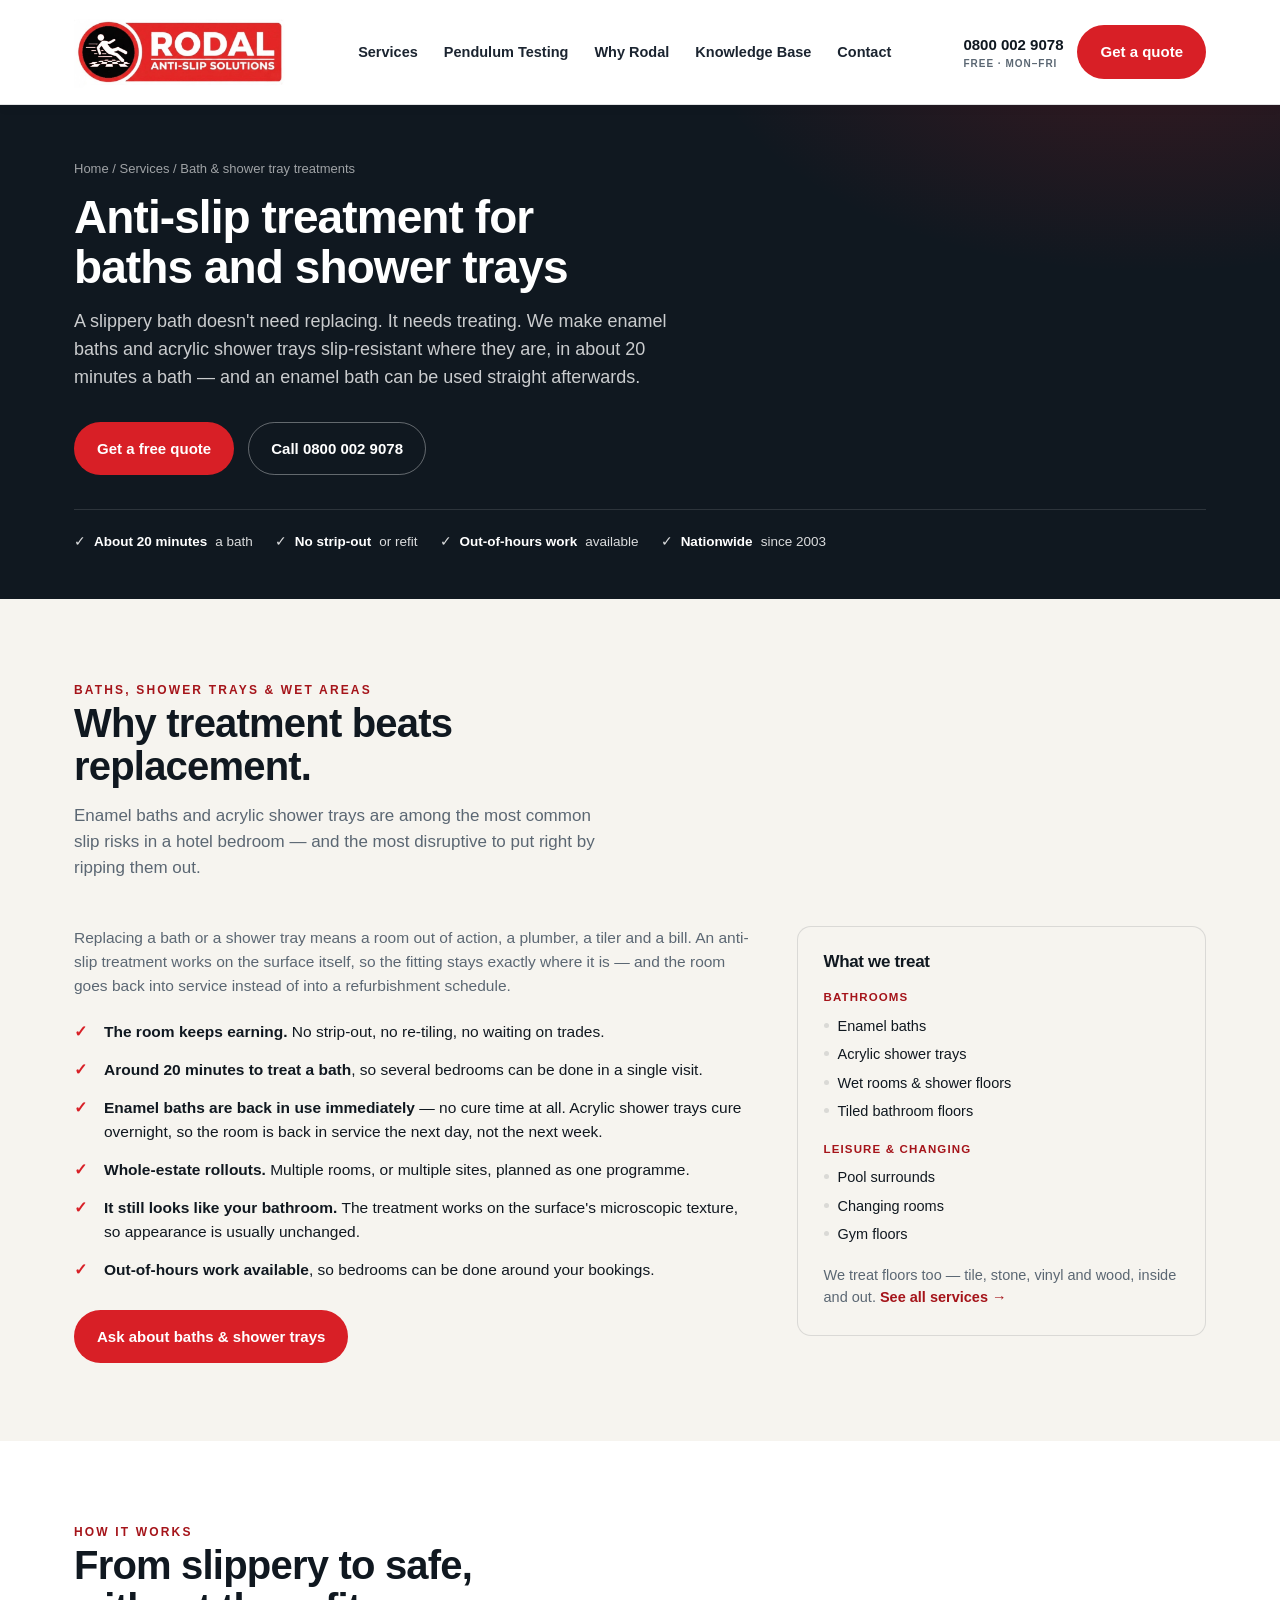
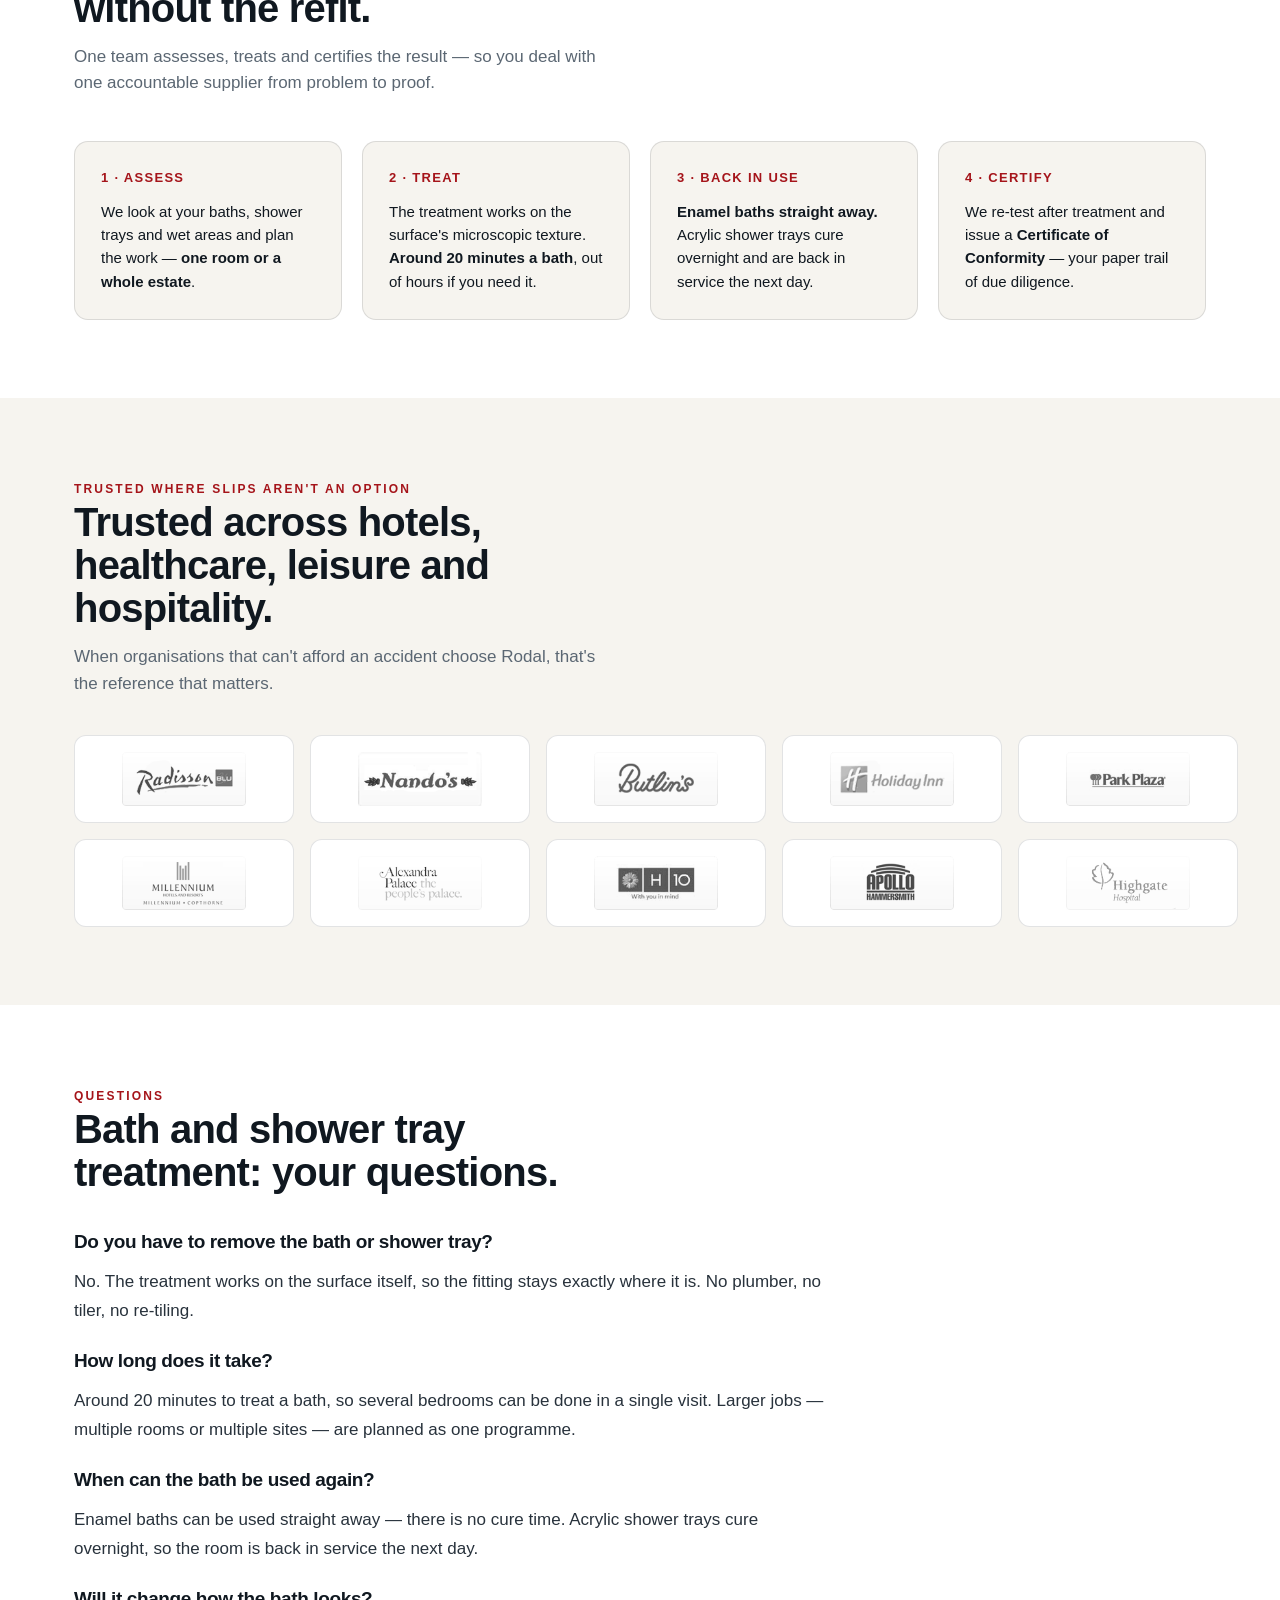
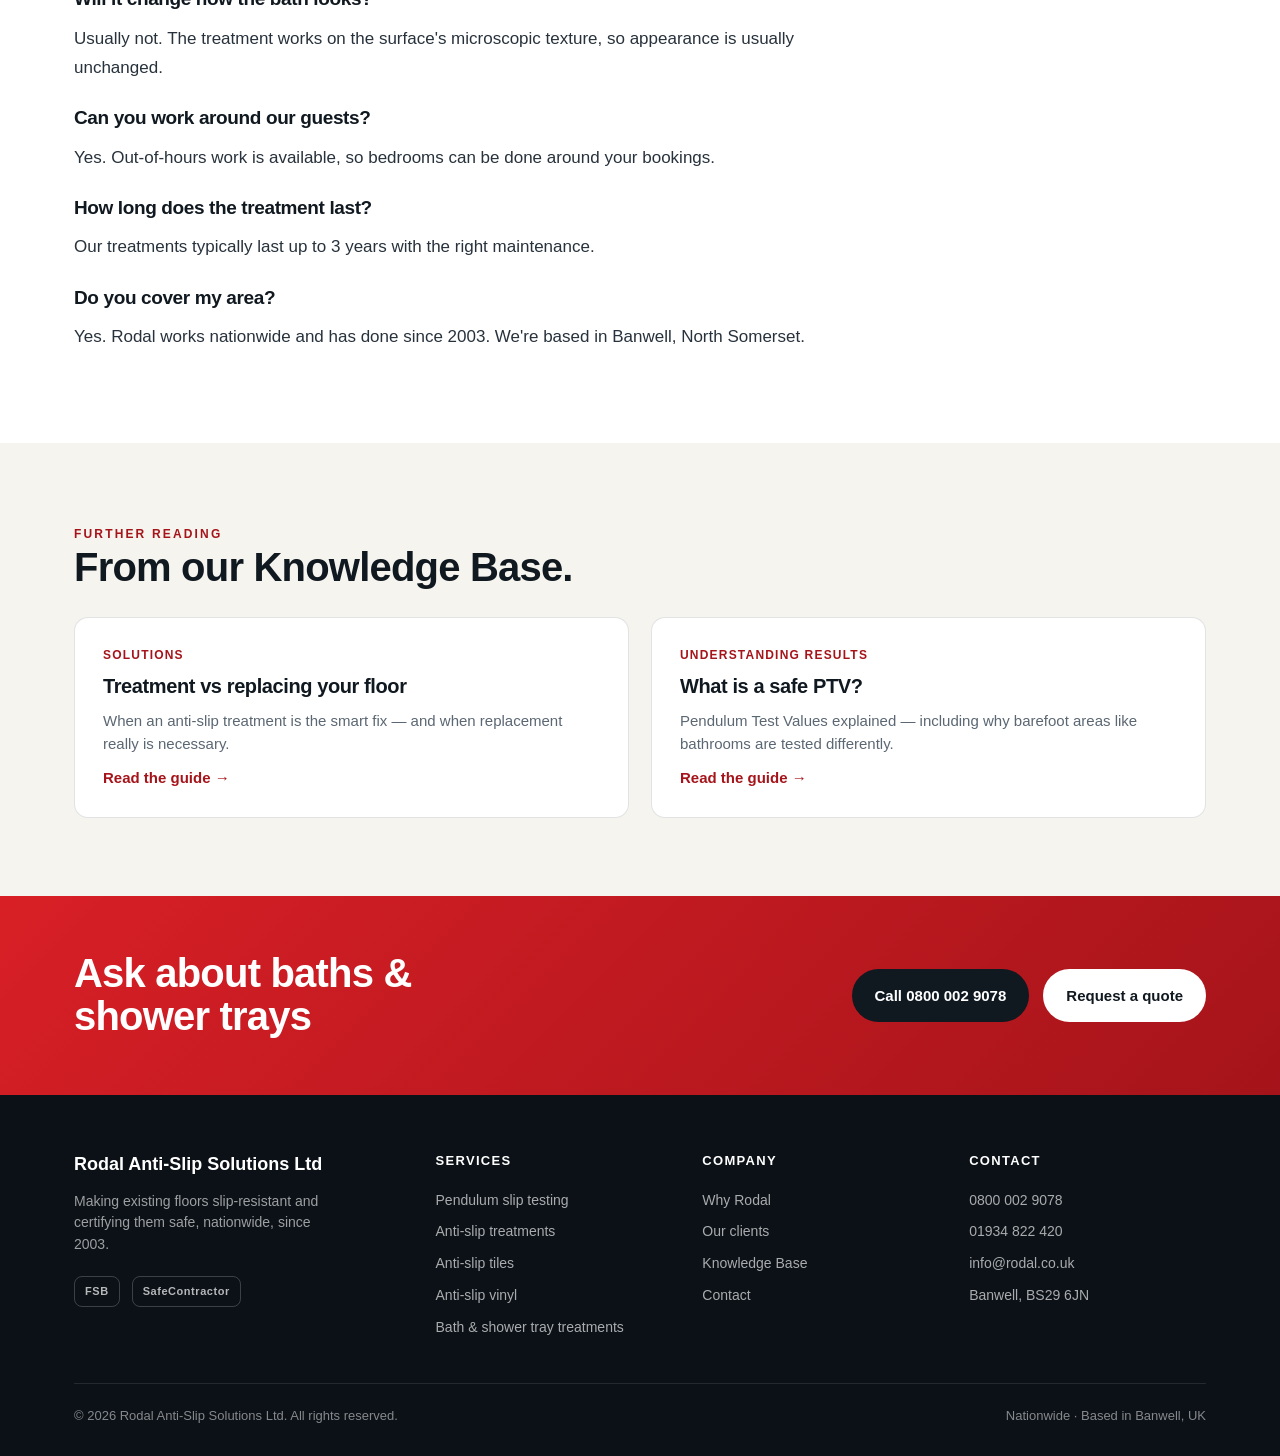
==== anti-slip-bath-treatments.html @ b0ca8310 "Add a bath & shower tray treatments page, and link the guides from the home page New page anti-slip-" ====
<!DOCTYPE html>
<html lang="en">
<head>
<!-- Google tag (gtag.js) -->
<script async src="https://www.googletagmanager.com/gtag/js?id=G-7B5XFCHS1D"></script>
<script>
  window.dataLayer = window.dataLayer || [];
  function gtag(){dataLayer.push(arguments);}
  gtag('js', new Date());

  gtag('config', 'G-7B5XFCHS1D');
</script>
<meta charset="UTF-8" />
<meta name="viewport" content="width=device-width, initial-scale=1" />
<title>Anti-slip bath &amp; shower tray treatment | Rodal</title>
<meta name="description" content="Enamel baths and acrylic shower trays made slip-resistant in place, in about 20 minutes a bath. No replacement, no refit. Nationwide since 2003." />
<link rel="icon" href="/favicon.ico" sizes="any">
<link rel="icon" type="image/png" href="/favicon-32.png" sizes="32x32">
<link rel="apple-touch-icon" href="/apple-touch-icon.png">
<link rel="canonical" href="https://www.rodal.co.uk/anti-slip-bath-treatments.html">
<script type="application/ld+json">
{
  "@context": "https://schema.org",
  "@type": "Service",
  "name": "Anti-slip bath and shower tray treatment",
  "serviceType": "Anti-slip treatment",
  "description": "Enamel baths and acrylic shower trays made slip-resistant in place, in about 20 minutes a bath. No replacement, no refit.",
  "url": "https://www.rodal.co.uk/anti-slip-bath-treatments.html",
  "areaServed": { "@type": "Country", "name": "United Kingdom" },
  "provider": {
    "@type": "LocalBusiness",
    "name": "Rodal Anti-Slip Solutions Ltd",
    "url": "https://www.rodal.co.uk/",
    "telephone": "+448000029078"
  }
}
</script>
<link rel="stylesheet" href="styles.css" />
</head>
<body>

<header>
  <div class="wrap nav">
    <a class="brand" href="index.html">
      <img src="assets/rodal-logo.png" alt="Rodal Anti-Slip Solutions" width="212" height="72" />
    </a>
    <nav class="nav-links" id="menu">
      <a href="index.html#services">Services</a>
      <a href="index.html#testing">Pendulum Testing</a>
      <a href="index.html#why">Why Rodal</a>
      <a href="knowledge.html">Knowledge Base</a>
      <a href="index.html#contact">Contact</a>
    </nav>
    <div class="nav-cta">
      <a class="nav-phone" href="tel:08000029078">0800 002 9078<small>Free · Mon–Fri</small></a>
      <a class="btn btn-primary" href="index.html#contact">Get a quote</a>
      <button class="burger" onclick="document.getElementById('menu').classList.toggle('open')">☰</button>
    </div>
  </div>
</header>

<section class="page-hero">
  <div class="wrap">
    <div class="breadcrumb"><a href="index.html">Home</a> / <a href="index.html#services">Services</a> / Bath &amp; shower tray treatments</div>
    <h1>Anti-slip treatment for baths and shower trays</h1>
    <p class="sub">A slippery bath doesn't need replacing. It needs treating. We make enamel baths and acrylic shower trays slip-resistant where they are, in about 20 minutes a bath — and an enamel bath can be used straight afterwards.</p>
    <div class="hero-cta">
      <a class="btn btn-primary" href="index.html#contact">Get a free quote</a>
      <a class="btn btn-ghost" href="tel:08000029078">Call 0800 002 9078</a>
    </div>
    <div class="ticks">
      <span class="tick">✓ <b>About 20 minutes</b> a bath</span>
      <span class="tick">✓ <b>No strip-out</b> or refit</span>
      <span class="tick">✓ <b>Out-of-hours work</b> available</span>
      <span class="tick">✓ <b>Nationwide</b> since 2003</span>
    </div>
  </div>
</section>

<!-- WHY TREAT, NOT REPLACE -->
<section>
  <div class="wrap">
    <div class="sec-head">
      <span class="eyebrow">Baths, shower trays &amp; wet areas</span>
      <h2>Why treatment beats replacement.</h2>
      <p>Enamel baths and acrylic shower trays are among the most common slip risks in a hotel bedroom — and the most disruptive to put right by ripping them out.</p>
    </div>
    <div class="bath-grid">
      <div class="bath-main">
        <p>Replacing a bath or a shower tray means a room out of action, a plumber, a tiler and a bill. An anti-slip treatment works on the surface itself, so the fitting stays exactly where it is — and the room goes back into service instead of into a refurbishment schedule.</p>
        <ul class="bath-list">
          <li><b>The room keeps earning.</b> No strip-out, no re-tiling, no waiting on trades.</li>
          <li><b>Around 20 minutes to treat a bath</b>, so several bedrooms can be done in a single visit.</li>
          <li><b>Enamel baths are back in use immediately</b> — no cure time at all. Acrylic shower trays cure overnight, so the room is back in service the next day, not the next week.</li>
          <li><b>Whole-estate rollouts.</b> Multiple rooms, or multiple sites, planned as one programme.</li>
          <li><b>It still looks like your bathroom.</b> The treatment works on the surface's microscopic texture, so appearance is usually unchanged.</li>
          <li><b>Out-of-hours work available</b>, so bedrooms can be done around your bookings.</li>
        </ul>
        <a class="btn btn-primary" href="index.html#contact">Ask about baths &amp; shower trays</a>
      </div>
      <aside class="treat-list">
        <h3>What we treat</h3>
        <div class="tl-group">
          <span class="tl-head">Bathrooms</span>
          <ul>
            <li>Enamel baths</li>
            <li>Acrylic shower trays</li>
            <li>Wet rooms &amp; shower floors</li>
            <li>Tiled bathroom floors</li>
          </ul>
        </div>
        <div class="tl-group">
          <span class="tl-head">Leisure &amp; changing</span>
          <ul>
            <li>Pool surrounds</li>
            <li>Changing rooms</li>
            <li>Gym floors</li>
          </ul>
        </div>
        <p style="margin-top:18px;font-size:14.5px;color:var(--muted)">We treat floors too — tile, stone, vinyl and wood, inside and out. <a href="index.html#services" style="color:var(--accent-deep);font-weight:800">See all services →</a></p>
      </aside>
    </div>
  </div>
</section>

<!-- HOW IT WORKS -->
<section class="why">
  <div class="wrap">
    <div class="sec-head">
      <span class="eyebrow">How it works</span>
      <h2>From slippery to safe, without the refit.</h2>
      <p>One team assesses, treats and certifies the result — so you deal with one accountable supplier from problem to proof.</p>
    </div>
    <div class="why-grid">
      <div class="why-item"><div class="k">1 · Assess</div><p>We look at your baths, shower trays and wet areas and plan the work — <b>one room or a whole estate</b>.</p></div>
      <div class="why-item"><div class="k">2 · Treat</div><p>The treatment works on the surface's microscopic texture. <b>Around 20 minutes a bath</b>, out of hours if you need it.</p></div>
      <div class="why-item"><div class="k">3 · Back in use</div><p><b>Enamel baths straight away.</b> Acrylic shower trays cure overnight and are back in service the next day.</p></div>
      <div class="why-item"><div class="k">4 · Certify</div><p>We re-test after treatment and issue a <b>Certificate of Conformity</b> — your paper trail of due diligence.</p></div>
    </div>
  </div>
</section>

<!-- CLIENTS -->
<section id="clients">
  <div class="wrap">
    <div class="sec-head">
      <span class="eyebrow">Trusted where slips aren't an option</span>
      <h2>Trusted across hotels, healthcare, leisure and hospitality.</h2>
      <p>When organisations that can't afford an accident choose Rodal, that's the reference that matters.</p>
    </div>
    <div class="clients-grid">
      <div class="client"><img src="assets/logos/radisson.png" alt="Radisson" /></div>
      <div class="client"><img src="assets/logos/nandos.png" alt="Nando's" /></div>
      <div class="client"><img src="assets/logos/butlins.png" alt="Butlin's" /></div>
      <div class="client"><img src="assets/logos/holiday.png" alt="Holiday Inn" /></div>
      <div class="client"><img src="assets/logos/parkplaza.png" alt="Park Plaza" /></div>
      <div class="client"><img src="assets/logos/millenium.png" alt="Millennium Hotels" /></div>
      <div class="client"><img src="assets/logos/alexandra.png" alt="Alexandra Hotels" /></div>
      <div class="client"><img src="assets/logos/h10.png" alt="H10 Hotels" /></div>
      <div class="client"><img src="assets/logos/apollo.png" alt="Apollo" /></div>
      <div class="client"><img src="assets/logos/highgate.png" alt="Highgate" /></div>
    </div>
  </div>
</section>

<!-- FAQ -->
<section class="why">
  <div class="wrap">
    <div class="sec-head">
      <span class="eyebrow">Questions</span>
      <h2>Bath and shower tray treatment: your questions.</h2>
    </div>
    <div class="article" style="margin:0;padding:12px 0 0">
      <h3>Do you have to remove the bath or shower tray?</h3>
      <p>No. The treatment works on the surface itself, so the fitting stays exactly where it is. No plumber, no tiler, no re-tiling.</p>
      <h3>How long does it take?</h3>
      <p>Around 20 minutes to treat a bath, so several bedrooms can be done in a single visit. Larger jobs — multiple rooms or multiple sites — are planned as one programme.</p>
      <h3>When can the bath be used again?</h3>
      <p>Enamel baths can be used straight away — there is no cure time. Acrylic shower trays cure overnight, so the room is back in service the next day.</p>
      <h3>Will it change how the bath looks?</h3>
      <p>Usually not. The treatment works on the surface's microscopic texture, so appearance is usually unchanged.</p>
      <h3>Can you work around our guests?</h3>
      <p>Yes. Out-of-hours work is available, so bedrooms can be done around your bookings.</p>
      <h3>How long does the treatment last?</h3>
      <p>Our treatments typically last up to 3 years with the right maintenance.</p>
      <h3>Do you cover my area?</h3>
      <p>Yes. Rodal works nationwide and has done since 2003. We're based in Banwell, North Somerset.</p>
    </div>
  </div>
</section>

<!-- FURTHER READING -->
<section>
  <div class="wrap">
    <div class="sec-head" style="margin-bottom:28px">
      <span class="eyebrow">Further reading</span>
      <h2>From our Knowledge Base.</h2>
    </div>
    <div class="kb-grid">

      <a class="kb-card" href="anti-slip-treatment-vs-replacing-your-floor.html">
        <span class="k">Solutions</span>
        <h3>Treatment vs replacing your floor</h3>
        <p>When an anti-slip treatment is the smart fix — and when replacement really is necessary.</p>
        <span class="rlink">Read the guide →</span>
      </a>

      <a class="kb-card" href="what-is-a-safe-ptv.html">
        <span class="k">Understanding results</span>
        <h3>What is a safe PTV?</h3>
        <p>Pendulum Test Values explained — including why barefoot areas like bathrooms are tested differently.</p>
        <span class="rlink">Read the guide →</span>
      </a>

    </div>
  </div>
</section>

<section class="cta-band" style="padding:56px 0">
  <div class="wrap">
    <h2>Ask about baths &amp; shower trays</h2>
    <div class="btns">
      <a class="btn btn-dark" href="tel:08000029078">Call 0800 002 9078</a>
      <a class="btn" style="background:#fff;color:var(--ink)" href="index.html#contact">Request a quote</a>
    </div>
  </div>
</section>

<footer>
  <div class="wrap">
    <div class="foot">
      <div class="foot-brand">
        <b>Rodal Anti-Slip Solutions Ltd</b>
        <p>Making existing floors slip-resistant and certifying them safe, nationwide, since 2003.</p>
        <div class="accred"><span>FSB</span><span>SafeContractor</span></div>
      </div>
      <div>
        <h4>Services</h4>
        <a href="index.html#testing">Pendulum slip testing</a>
        <a href="index.html#services">Anti-slip treatments</a>
        <a href="index.html#services">Anti-slip tiles</a>
        <a href="index.html#services">Anti-slip vinyl</a>
        <a href="anti-slip-bath-treatments.html">Bath &amp; shower tray treatments</a>
      </div>
      <div>
        <h4>Company</h4>
        <a href="index.html#why">Why Rodal</a>
        <a href="index.html#clients">Our clients</a>
        <a href="knowledge.html">Knowledge Base</a>
        <a href="index.html#contact">Contact</a>
      </div>
      <div>
        <h4>Contact</h4>
        <a href="tel:08000029078">0800 002 9078</a>
        <a href="tel:01934822420">01934 822 420</a>
        <a href="mailto:info@rodal.co.uk">info@rodal.co.uk</a>
        <a>Banwell, BS29 6JN</a>
      </div>
    </div>
    <div class="foot-bottom">
      <span>© 2026 Rodal Anti-Slip Solutions Ltd. All rights reserved.</span>
      <span>Nationwide · Based in Banwell, UK</span>
    </div>
  </div>
</footer>

</body>
</html>
---- styles.css ----
:root{
  --ink:#101820;
  --ink-2:#1b2430;
  --paper:#f6f4ef;
  --paper-2:#ffffff;
  --muted:#5b6773;
  --line:rgba(16,24,32,.12);
  --accent:#d81f26;      /* brand red */
  --accent-deep:#a5141a;
  --safe:#d81f26;        /* on-brand accent */
  --maxw:1180px;
  --r:14px;
}
*{box-sizing:border-box;margin:0;padding:0}
html{scroll-behavior:smooth}
body{
  font-family:-apple-system,BlinkMacSystemFont,"Segoe UI",Roboto,Helvetica,Arial,sans-serif;
  color:var(--ink);background:var(--paper);line-height:1.55;
  -webkit-font-smoothing:antialiased;
}
a{color:inherit;text-decoration:none}
.wrap{max-width:var(--maxw);margin:0 auto;padding:0 24px}
.eyebrow{font-size:12px;letter-spacing:.18em;text-transform:uppercase;font-weight:700;color:var(--accent-deep)}
h1,h2,h3{line-height:1.08;letter-spacing:-.02em;font-weight:800}
h1{font-size:clamp(34px,5.2vw,60px)}
h2{font-size:clamp(26px,3.6vw,40px)}
p{color:var(--ink)}
.lead{font-size:clamp(17px,2vw,20px);color:var(--muted);max-width:60ch}

/* buttons */
.btn{display:inline-flex;align-items:center;gap:.5em;padding:14px 22px;border-radius:999px;font-weight:700;font-size:15px;transition:.2s;border:1.5px solid transparent;cursor:pointer}
.btn-primary{background:var(--accent);color:#fff}
.btn-primary:hover{background:var(--accent-deep);transform:translateY(-1px)}
.btn-ghost{border-color:rgba(255,255,255,.35);color:#fff}
.btn-ghost:hover{background:rgba(255,255,255,.1)}
.btn-dark{background:var(--ink);color:#fff}
.btn-dark:hover{background:var(--ink-2);transform:translateY(-1px)}

/* header */
header{position:sticky;top:0;z-index:50;background:#fff;border-bottom:1px solid var(--line);box-shadow:0 1px 12px rgba(16,24,32,.06)}
.nav{display:flex;align-items:center;justify-content:space-between;gap:20px;height:104px}
.brand{display:flex;align-items:center;color:var(--ink)}
.brand img{height:72px;width:auto;display:block}
.nav-links{display:flex;align-items:center;gap:26px}
.nav-links a{color:var(--ink-2);font-size:14.5px;font-weight:600}
.nav-links a:hover{color:var(--accent)}
.nav-cta{display:flex;align-items:center;gap:14px}
.nav-phone{color:var(--ink);font-weight:800;font-size:15px;white-space:nowrap}
.nav-phone small{display:block;font-size:10px;color:var(--muted);font-weight:600;letter-spacing:.1em;text-transform:uppercase}
.burger{display:none;background:none;border:0;color:var(--ink);font-size:26px;line-height:1}

/* hero */
.hero{background:var(--ink);color:#fff;position:relative;overflow:hidden}
.hero:before{content:"";position:absolute;inset:0;background:
  radial-gradient(60% 80% at 85% -10%,rgba(216,31,38,.20),transparent 60%),
  radial-gradient(50% 60% at 0% 110%,rgba(216,31,38,.10),transparent 60%)}
.hero .wrap{position:relative;padding:70px 24px 80px;display:grid;grid-template-columns:1fr 1fr;gap:44px;align-items:center}
.hero h1{margin:16px 0 20px;max-width:15ch}
.hero .lead{color:rgba(255,255,255,.78)}
.hero-cta{display:flex;gap:14px;flex-wrap:wrap;margin-top:30px}
.ticks{display:flex;flex-wrap:wrap;gap:10px 22px;margin-top:34px;border-top:1px solid rgba(255,255,255,.12);padding-top:22px}
.tick{font-size:13.5px;color:rgba(255,255,255,.85);display:flex;align-items:center;gap:8px}
.tick b{color:#fff}
.tick svg{flex:none}
.hero-card{background:linear-gradient(160deg,#20303f,#151f29);border:1px solid rgba(255,255,255,.1);border-radius:18px;padding:5px;aspect-ratio:3/2;position:relative}
.hero-card img{width:100%;height:100%;border-radius:14px;object-fit:cover;display:block}
.ph{width:100%;height:100%;border-radius:14px;background:
   repeating-linear-gradient(45deg,rgba(255,255,255,.03) 0 12px,rgba(255,255,255,.06) 12px 24px);
   display:grid;place-items:center;text-align:center;color:rgba(255,255,255,.55);font-size:13px;padding:20px}
.hero-badge{position:absolute;bottom:22px;left:22px;background:var(--ink);color:#fff;border:1px solid rgba(255,255,255,.15);font-weight:800;font-size:13px;padding:9px 14px;border-radius:10px;box-shadow:0 10px 30px rgba(0,0,0,.35)}
.hero-badge small{display:block;font-weight:600;font-size:10.5px;opacity:.85;letter-spacing:.08em;text-transform:uppercase}

/* marquee */
.marquee{background:var(--ink-2);color:#fff;padding:16px 0;overflow:hidden;white-space:nowrap;border-top:1px solid rgba(255,255,255,.08)}
.marquee .track{display:inline-block;animation:scroll 34s linear infinite}
.marquee span{display:inline-block;padding:0 30px;font-weight:700;font-size:14px;letter-spacing:.04em;color:rgba(255,255,255,.7)}
.marquee span:before{content:"◆";color:var(--accent);margin-right:30px;font-size:8px;vertical-align:middle}
@keyframes scroll{from{transform:translateX(0)}to{transform:translateX(-50%)}}
.marquee img{height:40px;width:auto;margin:0 22px;background:#fff;border-radius:8px;padding:8px 14px;object-fit:contain;vertical-align:middle}

/* sections */
section{padding:78px 0}
.sec-head{max-width:60ch}
.sec-head .eyebrow{margin-bottom:12px}
.sec-head p{color:var(--muted);margin-top:14px;font-size:17px}

/* routes */
.routes{display:grid;grid-template-columns:repeat(3,1fr);gap:22px;margin-top:46px}
.route{background:var(--paper-2);border:1px solid var(--line);border-radius:var(--r);overflow:hidden;display:flex;flex-direction:column;transition:.2s}
.route:hover{transform:translateY(-4px);box-shadow:0 20px 44px rgba(16,24,32,.1)}
.route .rimg{aspect-ratio:16/10;background:linear-gradient(160deg,#e9e4d9,#d9d2c4);display:grid;place-items:center;color:#8a8172;font-size:12.5px;position:relative}
.route .tag{position:absolute;top:12px;left:12px;background:var(--ink);color:#fff;font-size:11px;font-weight:700;letter-spacing:.06em;text-transform:uppercase;padding:6px 10px;border-radius:8px}
.route .rbody{padding:24px;display:flex;flex-direction:column;gap:12px;flex:1}
/* cards carry no photo, so the tag sits inline at the top of the body */
.route .rbody .tag{position:static;align-self:flex-start;margin-bottom:2px}
.route h3{font-size:21px}
.route p{color:var(--muted);font-size:15px}
.route .rlink{margin-top:auto;font-weight:800;color:var(--accent-deep);font-size:15px}

/* risk band */
.risk{background:var(--ink);color:#fff}
.risk .wrap{display:grid;grid-template-columns:1fr 1fr;gap:56px;align-items:center}
.risk h2{margin-bottom:18px}
.risk p{color:rgba(255,255,255,.78)}
.stats{display:grid;grid-template-columns:1fr 1fr;gap:18px}
.stat{background:rgba(255,255,255,.05);border:1px solid rgba(255,255,255,.1);border-radius:14px;padding:24px}
.stat b{display:block;font-size:34px;font-weight:900;color:var(--accent);letter-spacing:-.02em}
.stat span{font-size:14px;color:rgba(255,255,255,.72)}

/* PTV / how */
.ptv{display:grid;grid-template-columns:1fr 1fr;gap:56px;align-items:center}
.ptv-table{width:100%;border-collapse:collapse;margin-top:8px;background:var(--paper-2);border-radius:12px;overflow:hidden;border:1px solid var(--line)}
.ptv-table td{padding:16px 20px;border-bottom:1px solid var(--line);font-size:15px}
.ptv-table tr:last-child td{border-bottom:0}
.ptv-table td:last-child{text-align:right;font-weight:800}
.dot{display:inline-block;width:10px;height:10px;border-radius:50%;margin-right:10px;vertical-align:middle}

/* why */
.why{background:var(--paper-2)}
.why-grid{display:grid;grid-template-columns:repeat(4,1fr);gap:20px;margin-top:44px}
.why-item{padding:26px;border:1px solid var(--line);border-radius:14px;background:var(--paper)}
.why-item .k{font-size:13px;font-weight:800;letter-spacing:.1em;text-transform:uppercase;color:var(--accent-deep);margin-bottom:12px}
.why-item p{font-size:15px;color:var(--ink)}
.why-item p b{font-weight:800}
/* baths, shower trays & wet areas */
#bathrooms{background:var(--paper-2)}
.bath-grid{display:grid;grid-template-columns:1.25fr .75fr;gap:40px;margin-top:44px;align-items:start}
.bath-main h3{font-size:22px;margin-bottom:12px}
.bath-main p{color:var(--muted);font-size:15.5px}
.bath-list{list-style:none;margin:22px 0 28px;display:grid;gap:14px}
.bath-list li{position:relative;padding-left:30px;font-size:15.5px;color:var(--ink)}
.bath-list li:before{content:"✓";position:absolute;left:0;top:0;color:var(--accent);font-weight:800}
.bath-list li b{font-weight:800}
.treat-list{background:var(--paper);border:1px solid var(--line);border-radius:var(--r);padding:26px}
.treat-list h3{font-size:17px;margin-bottom:6px}
.tl-group{margin-top:18px}
.tl-head{display:block;font-size:11.5px;font-weight:800;letter-spacing:.1em;text-transform:uppercase;color:var(--accent-deep);margin-bottom:8px}
.tl-group ul{list-style:none;display:grid;gap:6px}
.tl-group li{font-size:14.5px;color:var(--ink);padding-left:14px;position:relative}
.tl-group li:before{content:"";position:absolute;left:0;top:8px;width:5px;height:5px;border-radius:50%;background:var(--line)}

/* caption above the client logo strip */
.marquee-lead{text-align:center;font-size:11.5px;font-weight:800;letter-spacing:.14em;text-transform:uppercase;color:var(--muted);background:var(--ink-2);color:rgba(255,255,255,.6);padding:16px 20px 0}

/* two photographs of real work, matched shape, one row */
.work-pair{display:grid;grid-template-columns:1fr 1fr;gap:20px;margin-top:44px}
.work-pair figure{margin:0}
.work-pair img{width:100%;height:auto;aspect-ratio:4/3;object-fit:cover;display:block;border-radius:14px;border:1px solid var(--line)}
.work-pair figcaption{margin-top:10px;font-size:13.5px;color:var(--muted);text-align:center}
@media (max-width:720px){ .work-pair{grid-template-columns:1fr;gap:24px} }

/* clients */
.clients-grid{display:grid;grid-template-columns:repeat(5,1fr);gap:16px;margin-top:38px}
.client{aspect-ratio:5/2;border:1px solid var(--line);border-radius:12px;display:grid;place-items:center;background:var(--paper-2);font-weight:800;color:#9aa2ab;font-size:14px;letter-spacing:.02em;padding:16px}
.client img{max-width:100%;max-height:54px;object-fit:contain;filter:grayscale(1);opacity:.8;transition:.2s}
.client:hover img{filter:none;opacity:1}

/* CTA band */
.cta-band{background:linear-gradient(135deg,var(--accent),var(--accent-deep));color:#fff}
.cta-band .wrap{display:flex;align-items:center;justify-content:space-between;gap:30px;flex-wrap:wrap}
.cta-band h2{max-width:20ch}
.cta-band .btns{display:flex;gap:14px;flex-wrap:wrap}

/* form */
.contact{background:var(--ink);color:#fff}
.contact .wrap{display:grid;grid-template-columns:1fr 1fr;gap:56px}
.contact p{color:rgba(255,255,255,.78)}
.cinfo a{color:#fff;font-weight:700}
.cinfo .line{display:flex;gap:12px;align-items:flex-start;margin-top:20px;font-size:15px;color:rgba(255,255,255,.85)}
.cinfo .line svg{flex:none;margin-top:2px}
form{background:rgba(255,255,255,.04);border:1px solid rgba(255,255,255,.12);border-radius:16px;padding:28px;display:grid;gap:14px}
form label{font-size:13px;font-weight:600;color:rgba(255,255,255,.7)}
form input,form textarea{width:100%;padding:12px 14px;border-radius:10px;border:1px solid rgba(255,255,255,.18);background:rgba(255,255,255,.06);color:#fff;font-size:15px;font-family:inherit}
form input::placeholder,form textarea::placeholder{color:rgba(255,255,255,.4)}
form .btn{justify-content:center;margin-top:6px}

/* footer */
footer{background:#0b1117;color:rgba(255,255,255,.7);padding:56px 0 30px}
.foot{display:grid;grid-template-columns:1.4fr 1fr 1fr 1fr;gap:30px}
footer h4{color:#fff;font-size:13px;letter-spacing:.1em;text-transform:uppercase;margin-bottom:14px}
footer a{display:block;color:rgba(255,255,255,.65);font-size:14px;padding:5px 0}
footer a:hover{color:#fff}
.foot-brand b{color:#fff;font-size:18px}
.foot-brand p{color:rgba(255,255,255,.6);font-size:14px;margin-top:12px;max-width:34ch}
.foot-bottom{border-top:1px solid rgba(255,255,255,.1);margin-top:40px;padding-top:22px;display:flex;justify-content:space-between;gap:16px;flex-wrap:wrap;font-size:13px;color:rgba(255,255,255,.5)}
.accred{display:flex;gap:12px;margin-top:20px}
.accred span{font-size:11px;font-weight:700;letter-spacing:.05em;border:1px solid rgba(255,255,255,.2);padding:6px 10px;border-radius:8px;color:rgba(255,255,255,.7)}

.note{background:#fdeaea;border:1px dashed var(--accent-deep);color:#7a1418;font-size:13px;padding:10px 16px;text-align:center}

/* ===== subpage / page header ===== */
.page-hero{background:var(--ink);color:#fff;padding:54px 0 46px;position:relative;overflow:hidden}
.page-hero:before{content:"";position:absolute;inset:0;background:radial-gradient(60% 90% at 90% -20%,rgba(216,31,38,.22),transparent 60%)}
.page-hero .wrap{position:relative}
.breadcrumb{font-size:13px;color:rgba(255,255,255,.6);margin-bottom:14px}
.breadcrumb a{color:rgba(255,255,255,.6)}
.breadcrumb a:hover{color:#fff}
.page-hero h1{font-size:clamp(28px,4.2vw,46px);max-width:22ch}
.page-hero .sub{color:rgba(255,255,255,.78);margin-top:16px;max-width:62ch;font-size:18px}

/* ===== knowledge base grid ===== */
.kb-grid{display:grid;grid-template-columns:repeat(2,1fr);gap:22px}
.kb-card{background:var(--paper-2);border:1px solid var(--line);border-radius:var(--r);padding:28px;display:flex;flex-direction:column;gap:11px;transition:.2s}
.kb-card:hover{transform:translateY(-4px);box-shadow:0 20px 44px rgba(16,24,32,.1)}
.kb-card .k{font-size:12px;font-weight:800;letter-spacing:.1em;text-transform:uppercase;color:var(--accent-deep)}
.kb-card h3{font-size:20px}
.kb-card p{color:var(--muted);font-size:15px}
.kb-card .rlink{margin-top:auto;font-weight:800;color:var(--accent-deep);font-size:15px}

/* ===== article ===== */
.article{max-width:760px;margin:0 auto;padding:60px 24px 20px}
.article .back-link{display:inline-block;margin-bottom:8px;font-weight:700;color:var(--accent-deep);font-size:14px}
.article .lead-in{font-size:19px;color:var(--muted);line-height:1.6;margin:8px 0 6px}
.article h2{font-size:25px;margin:38px 0 12px}
.article h3{font-size:19px;margin:26px 0 8px}
.article p{font-size:17px;color:#28323c;margin:14px 0;line-height:1.72}
.article ul,.article ol{margin:14px 0 14px 22px}
.article li{font-size:17px;margin:8px 0;line-height:1.6;color:#28323c}
.article table{width:100%;border-collapse:collapse;margin:22px 0;font-size:15px;background:var(--paper-2);border:1px solid var(--line);border-radius:12px;overflow:hidden}
.article th,.article td{padding:12px 16px;border-bottom:1px solid var(--line);text-align:left}
.article th{background:var(--ink);color:#fff;font-size:13px;letter-spacing:.03em;font-weight:700}
.article tr:last-child td{border-bottom:0}
.article hr{border:0;border-top:1px solid var(--line);margin:34px 0}
.article .disclaimer{font-size:14px;color:var(--muted);font-style:italic}
.article-cta{background:var(--paper-2);border:1px solid var(--line);border-left:4px solid var(--accent);border-radius:12px;padding:22px 24px;margin:8px 0 10px;font-size:16px;color:#28323c}
.article-cta a{color:var(--accent-deep);font-weight:800}

@media(max-width:900px){
  .hero .wrap{grid-template-columns:1fr;padding-bottom:60px}
  .hero-card{max-width:460px}
  .routes{grid-template-columns:1fr}
  .risk .wrap,.ptv,.contact .wrap{grid-template-columns:1fr}
  .why-grid{grid-template-columns:1fr 1fr}
  .bath-grid{grid-template-columns:1fr;gap:28px}
  .clients-grid{grid-template-columns:repeat(3,1fr)}
  .kb-grid{grid-template-columns:1fr}
  .foot{grid-template-columns:1fr 1fr}
  .nav{height:88px}
  .brand img{height:56px}
  .nav-links{display:none}
  .nav-links.open{display:flex;position:absolute;top:88px;left:0;right:0;flex-direction:column;background:#fff;padding:18px 24px;gap:16px;border-bottom:1px solid var(--line);box-shadow:0 12px 20px rgba(16,24,32,.10)}
  .burger{display:block}
  .nav-phone small{display:none}
}
@media(max-width:540px){
  .why-grid,.clients-grid,.foot,.stats{grid-template-columns:1fr}
  .nav{height:76px}
  .brand img{height:48px}
  .nav-links.open{top:76px}
  /* on a phone, tap-to-call matters more than the quote button, which the hero repeats */
  .nav-cta .btn{display:none}
}
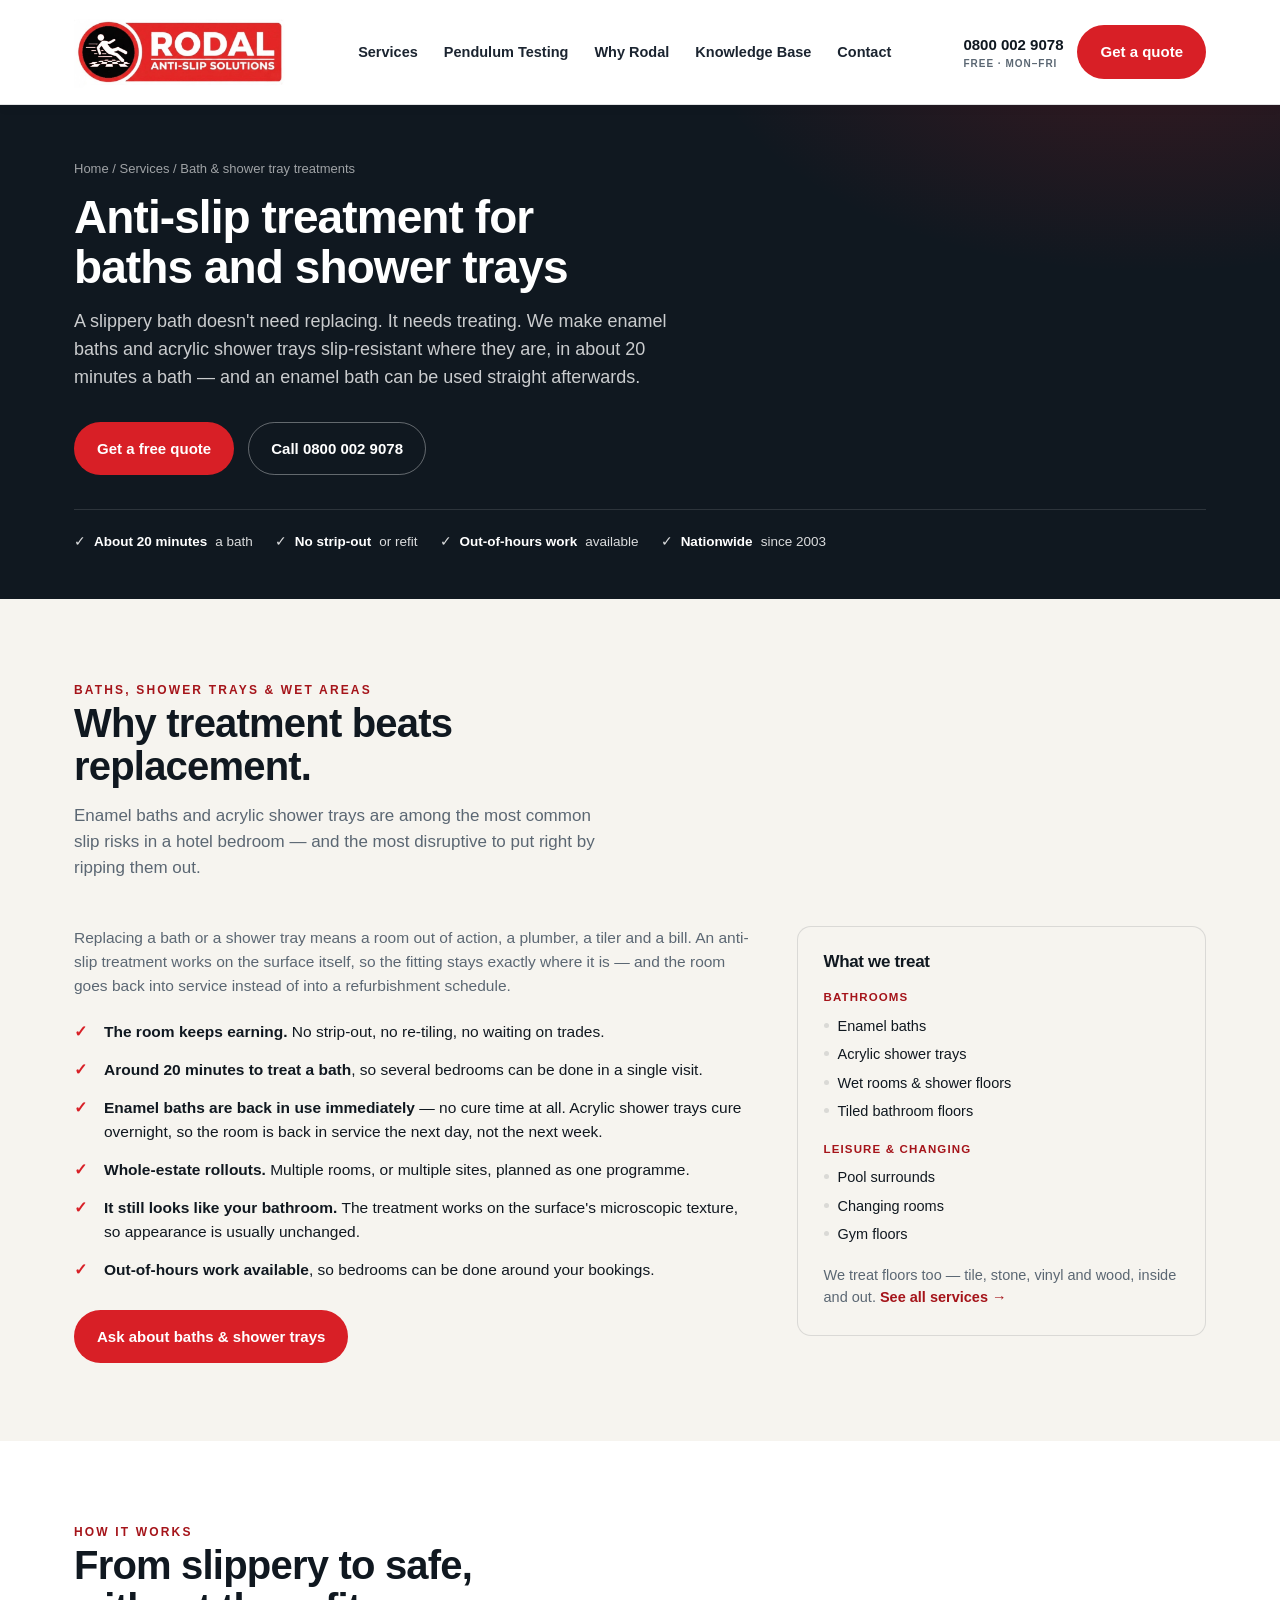
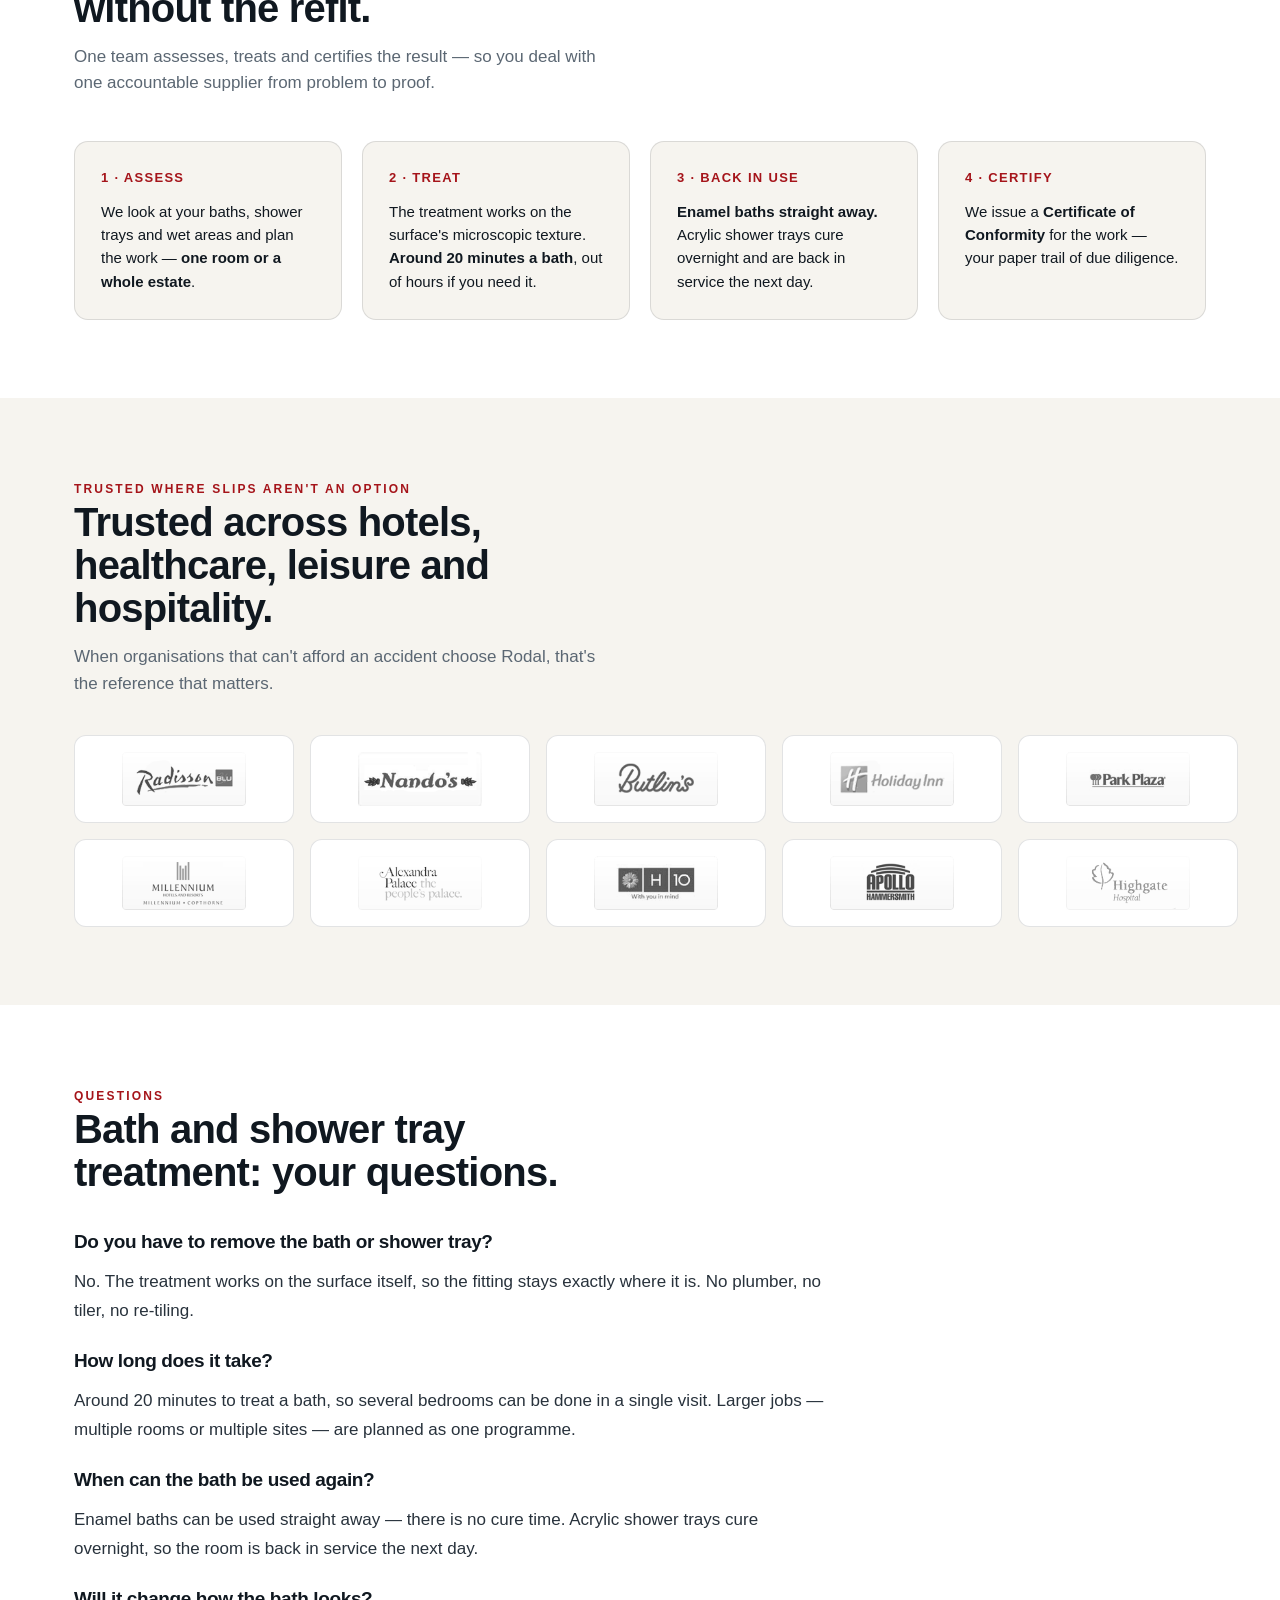
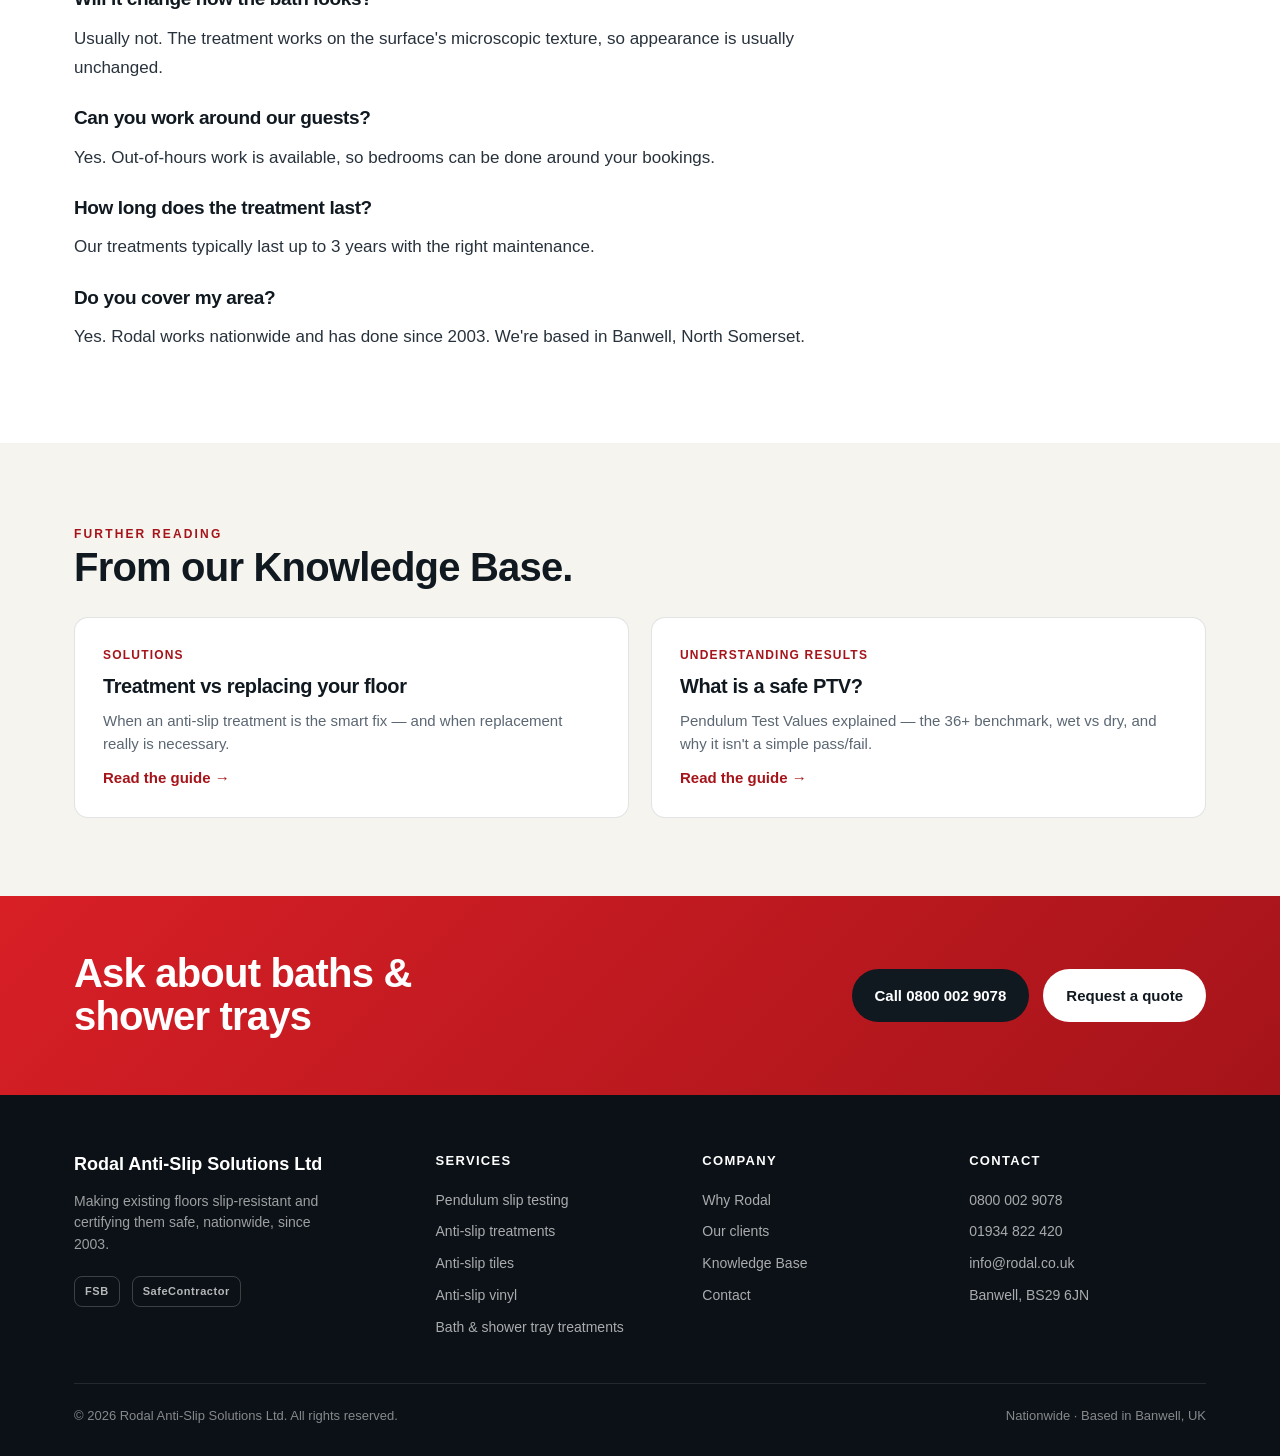
==== commit 241cc4e1: "Address Kelly's review: certificate wording, less duplication, photo slot - How it works, step 4: dr" ====
--- a/anti-slip-bath-treatments.html
+++ b/anti-slip-bath-treatments.html
@@ -97,6 +97,14 @@
           <li><b>Out-of-hours work available</b>, so bedrooms can be done around your bookings.</li>
         </ul>
         <a class="btn btn-primary" href="index.html#contact">Ask about baths &amp; shower trays</a>
+        <!-- PHOTO SLOT: when a photo of a bath or shower tray being treated is ready, save it
+             in assets/ (about 760 x 570 px, under 150 KB) and replace this comment with:
+             <figure style="margin:32px 0 0">
+               <img src="assets/FILENAME.jpg" width="760" height="570" loading="lazy"
+                    style="width:100%;height:auto;border-radius:14px;border:1px solid var(--line)"
+                    alt="DESCRIBE THE PHOTO" />
+             </figure>
+        -->
       </div>
       <aside class="treat-list">
         <h3>What we treat</h3>
@@ -135,7 +143,7 @@
       <div class="why-item"><div class="k">1 · Assess</div><p>We look at your baths, shower trays and wet areas and plan the work — <b>one room or a whole estate</b>.</p></div>
       <div class="why-item"><div class="k">2 · Treat</div><p>The treatment works on the surface's microscopic texture. <b>Around 20 minutes a bath</b>, out of hours if you need it.</p></div>
       <div class="why-item"><div class="k">3 · Back in use</div><p><b>Enamel baths straight away.</b> Acrylic shower trays cure overnight and are back in service the next day.</p></div>
-      <div class="why-item"><div class="k">4 · Certify</div><p>We re-test after treatment and issue a <b>Certificate of Conformity</b> — your paper trail of due diligence.</p></div>
+      <div class="why-item"><div class="k">4 · Certify</div><p>We issue a <b>Certificate of Conformity</b> for the work — your paper trail of due diligence.</p></div>
     </div>
   </div>
 </section>
@@ -208,7 +216,7 @@
       <a class="kb-card" href="what-is-a-safe-ptv.html">
         <span class="k">Understanding results</span>
         <h3>What is a safe PTV?</h3>
-        <p>Pendulum Test Values explained — including why barefoot areas like bathrooms are tested differently.</p>
+        <p>Pendulum Test Values explained — the 36+ benchmark, wet vs dry, and why it isn't a simple pass/fail.</p>
         <span class="rlink">Read the guide →</span>
       </a>
 
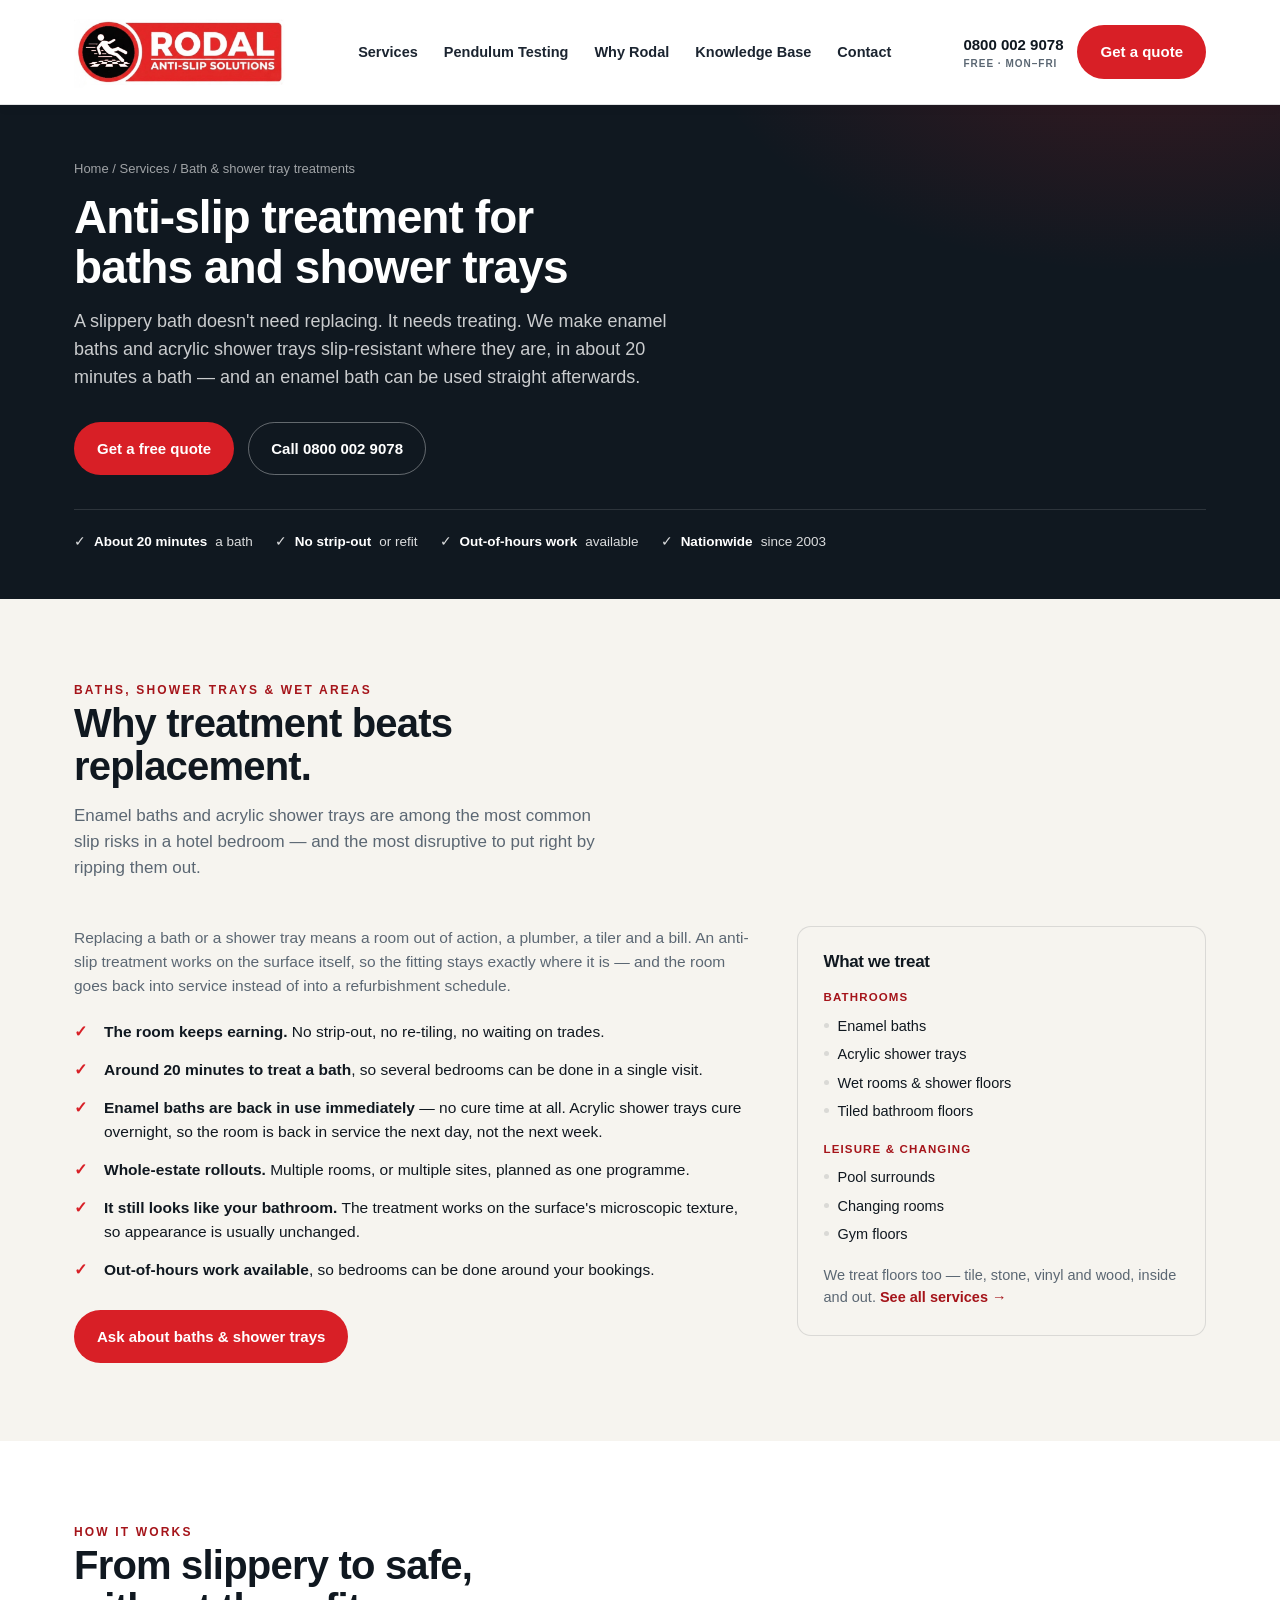
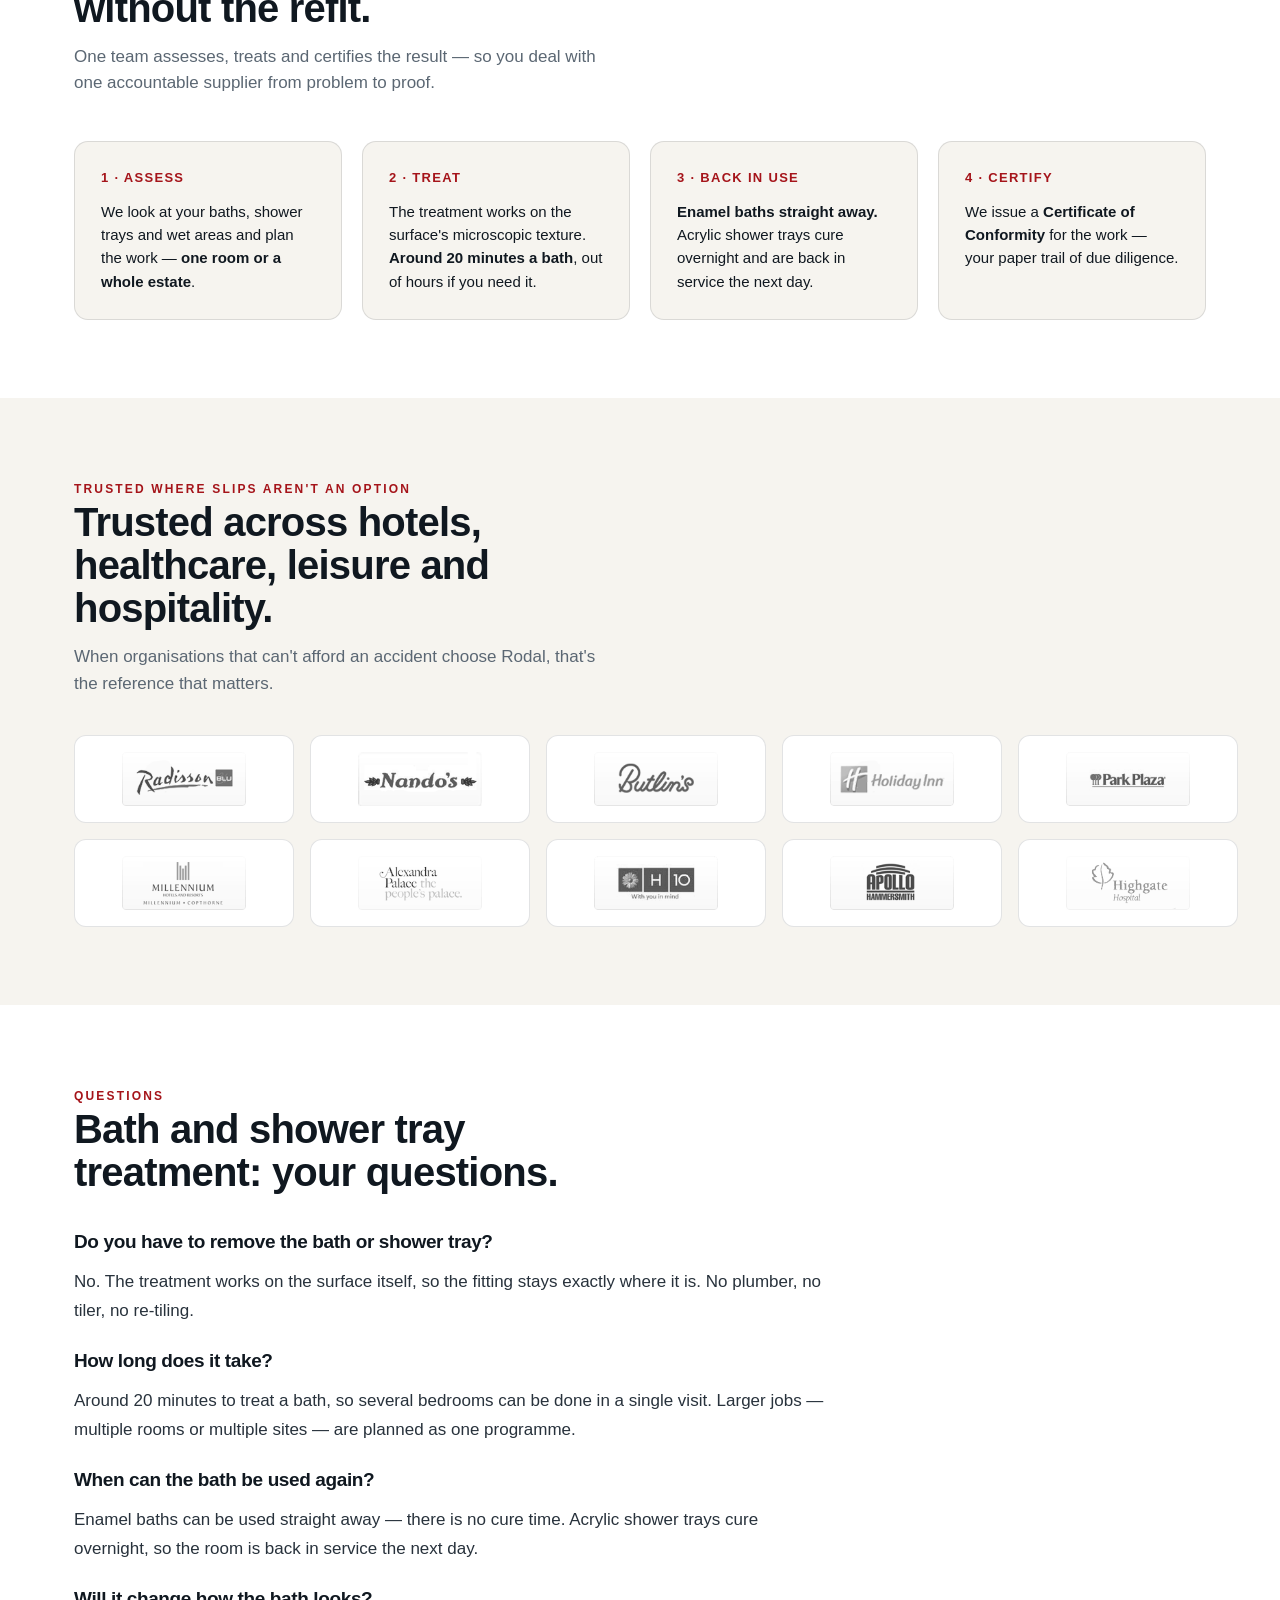
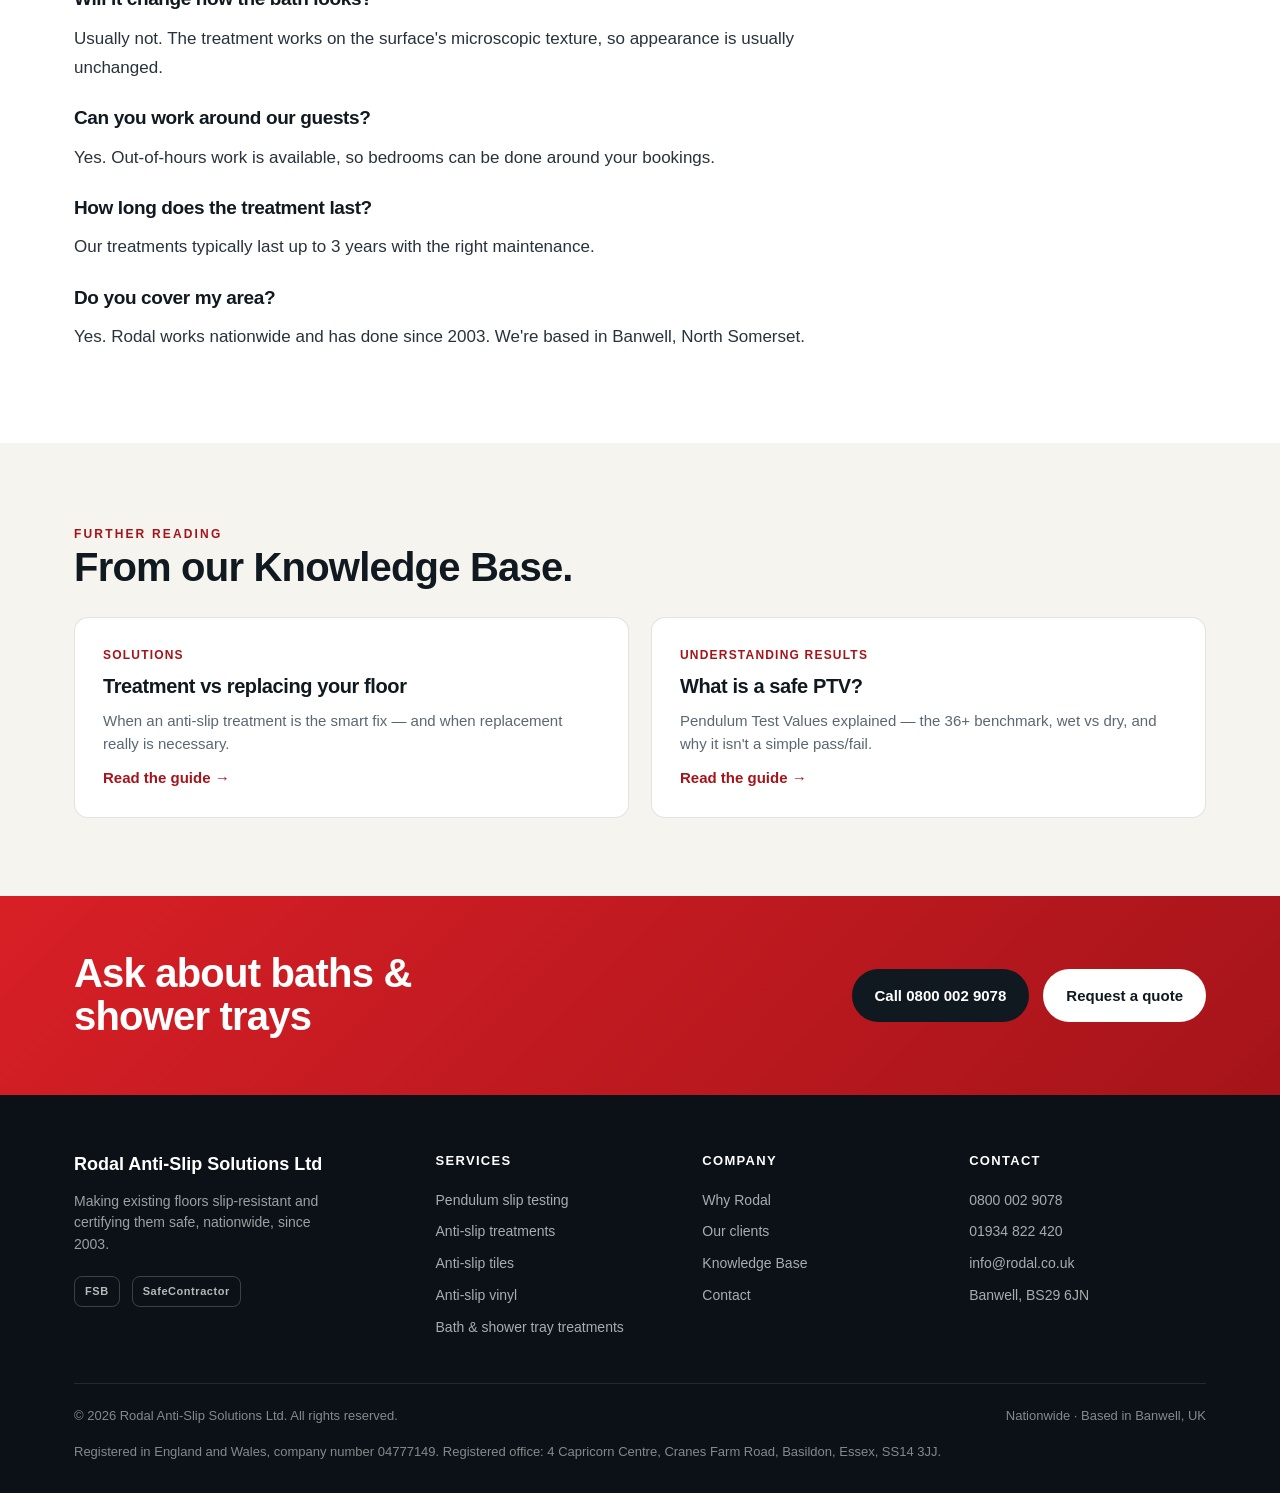
==== commit 3b378790: "Add the company registration number and registered office Companies Act trading disclosures: a compa" ====
--- a/anti-slip-bath-treatments.html
+++ b/anti-slip-bath-treatments.html
@@ -268,6 +268,7 @@
     <div class="foot-bottom">
       <span>© 2026 Rodal Anti-Slip Solutions Ltd. All rights reserved.</span>
       <span>Nationwide · Based in Banwell, UK</span>
+      <span>Registered in England and Wales, company number 04777149. Registered office: 4 Capricorn Centre, Cranes Farm Road, Basildon, Essex, SS14 3JJ.</span>
     </div>
   </div>
 </footer>
